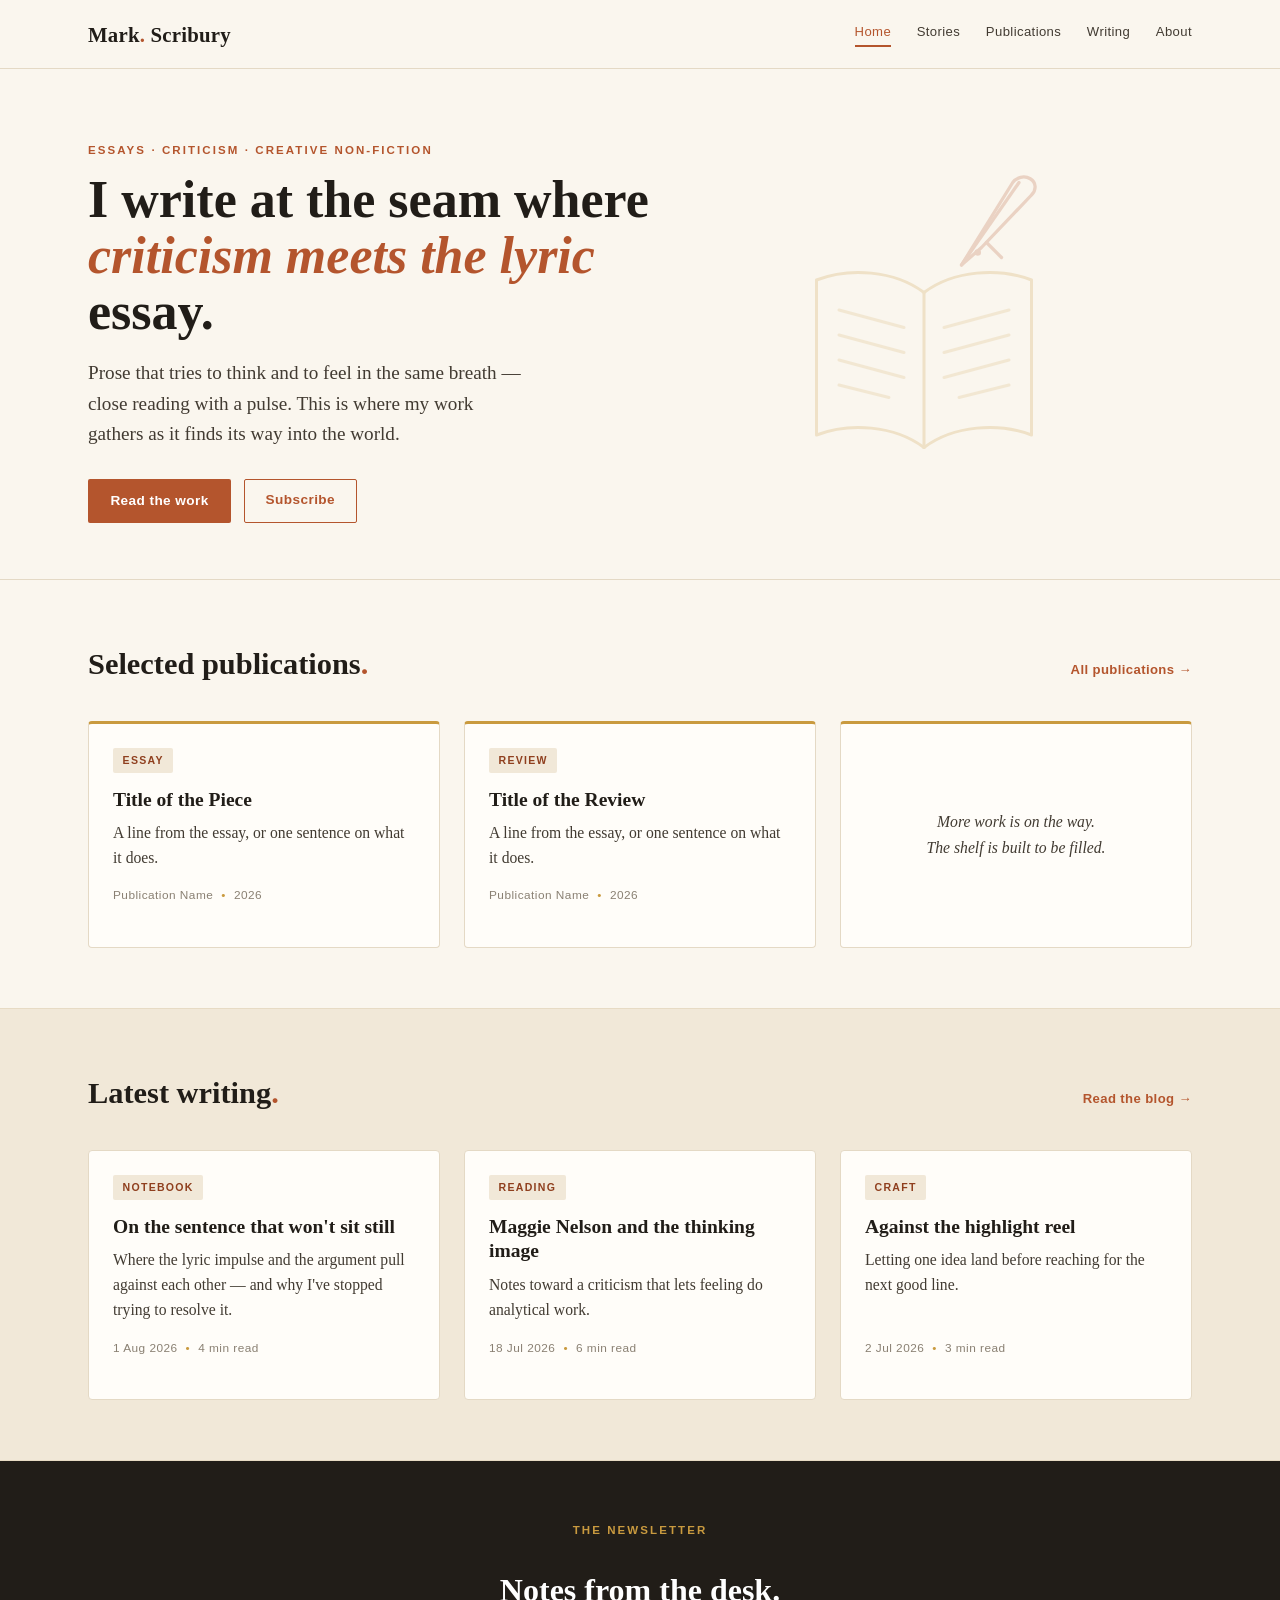
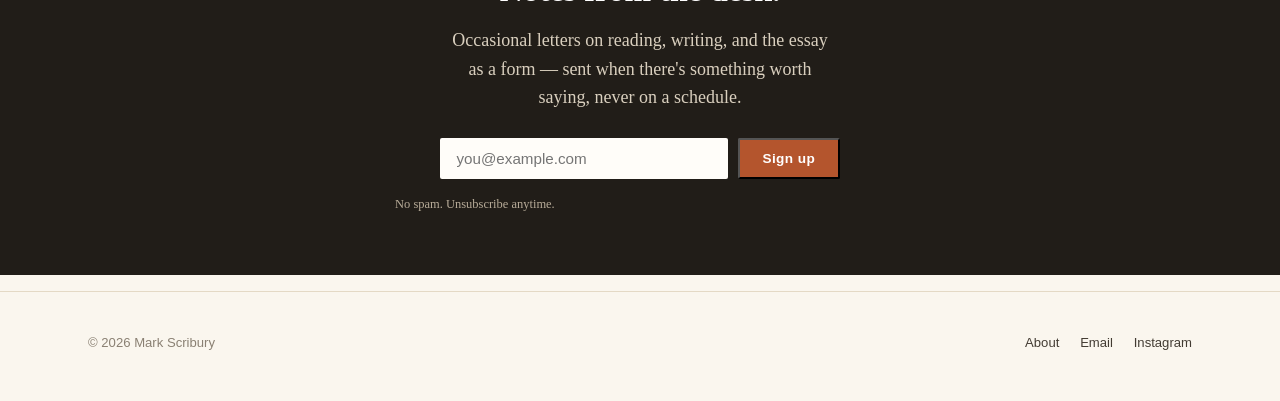
==== index.html @ c305adcf "Add files via upload" ====
<!DOCTYPE html>
<html lang="en">
<head>
<meta charset="utf-8">
<meta name="viewport" content="width=device-width, initial-scale=1">
<title>Mark Scribury — Writer & Critic</title>
<meta name="description" content="Essays, criticism and creative non-fiction by Mark Scribury.">
<link rel="stylesheet" href="style.css">
</head>
<body>

<!-- ===== Top bar ===== -->
<div class="topbar">
  <div class="wrap">
    <a class="brand" href="index.html">Mark<span>.</span> Scribury</a>
    <nav class="main">
      <a href="index.html" aria-current="page">Home</a>
      <a href="stories.html">Stories</a>
      <a href="publications.html">Publications</a>
      <a href="writing.html">Writing</a>
      <a href="about.html">About</a>
    </nav>
  </div>
</div>

<!-- ===== Hero ===== -->
<header class="hero">
  <div class="wrap hero-grid">
    <div class="hero-copy">
      <p class="eyebrow">Essays · Criticism · Creative non-fiction</p>
      <!-- EDIT: your positioning line. Say what you do, plainly and with nerve. -->
      <h1>I write at the seam where <em>criticism meets the lyric</em> essay.</h1>
      <p class="lead">Prose that tries to think and to feel in the same breath &mdash;
        close reading with a pulse. This is where my work gathers as it finds its way
        into the world.</p>
      <div class="hero-actions">
        <a class="btn" href="publications.html">Read the work</a>
        <a class="btn ghost" href="#newsletter">Subscribe</a>
      </div>
    </div>

    <!-- Soft, faded literary motif (decorative) -->
    <div class="hero-motif" aria-hidden="true">
      <svg viewBox="0 0 240 300" fill="none" xmlns="http://www.w3.org/2000/svg">
        <g stroke="#c99a3f" stroke-width="2.4" stroke-linecap="round" stroke-linejoin="round">
          <!-- open book -->
          <path d="M120 118 C96 100 60 98 34 108 L34 232 C60 222 96 224 120 242"/>
          <path d="M120 118 C144 100 180 98 206 108 L206 232 C180 222 144 224 120 242"/>
          <path d="M120 118 L120 242"/>
          <!-- page lines, left -->
          <path d="M52 132 L104 146" opacity="0.7"/>
          <path d="M52 152 L104 166" opacity="0.7"/>
          <path d="M52 172 L104 186" opacity="0.7"/>
          <path d="M52 192 L92 202" opacity="0.7"/>
          <!-- page lines, right -->
          <path d="M136 146 L188 132" opacity="0.7"/>
          <path d="M136 166 L188 152" opacity="0.7"/>
          <path d="M136 186 L188 172" opacity="0.7"/>
          <path d="M148 202 L188 192" opacity="0.7"/>
        </g>
        <g stroke="#b4552d" stroke-width="2.6" stroke-linecap="round" stroke-linejoin="round">
          <!-- pen nib rising from the page -->
          <path d="M150 96 L196 30"/>
          <path d="M150 96 L166 82 L206 40 C210 36 210 30 205 27 C200 24 194 26 191 30 L150 96Z"/>
          <path d="M170 78 L182 90"/>
          <circle cx="163" cy="86" r="2.6" fill="#b4552d" stroke="none"/>
        </g>
      </svg>
    </div>
  </div>
</header>

<!-- ===== Publications preview ===== -->
<section>
  <div class="wrap">
    <div class="section-head">
      <h2>Selected publications<span class="dot">.</span></h2>
      <a class="see-all" href="publications.html">All publications &rarr;</a>
    </div>
    <div class="grid cols-3">

      <!-- EDIT / DUPLICATE a card per piece. Newest first. -->
      <article class="card accent">
        <span class="tag">Essay</span>
        <h3><a href="#">Title of the Piece</a></h3>
        <p>A line from the essay, or one sentence on what it does.</p>
        <p class="meta">Publication Name<span class="read">2026</span></p>
      </article>

      <article class="card accent">
        <span class="tag">Review</span>
        <h3><a href="#">Title of the Review</a></h3>
        <p>A line from the essay, or one sentence on what it does.</p>
        <p class="meta">Publication Name<span class="read">2026</span></p>
      </article>

      <article class="card accent" style="justify-content:center; text-align:center; color:var(--faint); font-style:italic;">
        <p style="margin:0;">More work is on the way.<br>The shelf is built to be filled.</p>
      </article>

    </div>
  </div>
</section>

<!-- ===== Latest writing (blog) ===== -->
<section class="band">
  <div class="wrap">
    <div class="section-head">
      <h2>Latest writing<span class="dot">.</span></h2>
      <a class="see-all" href="writing.html">Read the blog &rarr;</a>
    </div>
    <div class="grid cols-3">

      <article class="card">
        <span class="tag">Notebook</span>
        <h3><a href="#">On the sentence that won't sit still</a></h3>
        <p>Where the lyric impulse and the argument pull against each other &mdash;
          and why I've stopped trying to resolve it.</p>
        <p class="meta">1 Aug 2026<span class="read">4 min read</span></p>
      </article>

      <article class="card">
        <span class="tag">Reading</span>
        <h3><a href="#">Maggie Nelson and the thinking image</a></h3>
        <p>Notes toward a criticism that lets feeling do analytical work.</p>
        <p class="meta">18 Jul 2026<span class="read">6 min read</span></p>
      </article>

      <article class="card">
        <span class="tag">Craft</span>
        <h3><a href="#">Against the highlight reel</a></h3>
        <p>Letting one idea land before reaching for the next good line.</p>
        <p class="meta">2 Jul 2026<span class="read">3 min read</span></p>
      </article>

    </div>
  </div>
</section>

<!-- ===== Newsletter ===== -->
<section class="newsletter" id="newsletter">
  <div class="wrap narrow" style="margin:0 auto;">
    <p class="eyebrow" style="color:var(--ochre);">The newsletter</p>
    <h2>Notes from the desk.</h2>
    <p>Occasional letters on reading, writing, and the essay as a form &mdash;
      sent when there's something worth saying, never on a schedule.</p>
    <!-- EDIT: replace action with your provider (Mailchimp, Substack, Buttondown, etc.) -->
    <form onsubmit="alert('Connect this form to your newsletter provider.'); return false;">
      <input type="email" placeholder="you@example.com" aria-label="Email address" required>
      <button class="btn" type="submit">Sign up</button>
    </form>
    <p class="small">No spam. Unsubscribe anytime.</p>
  </div>
</section>

<!-- ===== Footer ===== -->
<footer class="site-footer">
  <div class="wrap">
    <div>&copy; <span id="year">2026</span> Mark Scribury</div>
    <div class="links">
      <a href="about.html">About</a>
      <a href="mailto:eaq454@gmail.com">Email</a>
      <a href="#">Instagram</a>
    </div>
  </div>
</footer>
<script>document.getElementById('year').textContent=new Date().getFullYear();</script>
</body>
</html>
---- style.css ----
/* ============================================================
   WARM LITERARY — graphic / editorial theme (v2)
   Palette: rust + ochre on cream. Change values in :root to
   restyle the whole site at once.
   ============================================================ */

:root {
  --ink:        #211d18;   /* headings / near-black text */
  --body:       #423b32;   /* body text */
  --faint:      #8a8073;   /* meta, dates */
  --rust:       #b4552d;   /* primary accent */
  --rust-dk:    #8f3f1e;   /* accent, hover */
  --ochre:      #c99a3f;   /* secondary accent */
  --cream:      #faf6ee;   /* page background */
  --sand:       #f1e8d8;   /* section blocks / cards */
  --sand-dk:    #e7dbc4;   /* borders on sand */
  --rule:       #e4d9c5;   /* hairlines */
  --card:       #fffdf9;   /* card surface */

  --serif: "Iowan Old Style", "Palatino Linotype", Palatino, Georgia, "Times New Roman", serif;
  --sans:  "Inter", "Helvetica Neue", Arial, sans-serif;
  --wide:  72rem;   /* full content width */
  --read:  40rem;   /* reading width */
}

* { box-sizing: border-box; }
html { -webkit-text-size-adjust: 100%; scroll-behavior: smooth; }

body {
  margin: 0;
  background: var(--cream);
  color: var(--body);
  font-family: var(--serif);
  font-size: 18px;
  line-height: 1.6;
  -webkit-font-smoothing: antialiased;
  text-rendering: optimizeLegibility;
}

.wrap { max-width: var(--wide); margin: 0 auto; padding: 0 1.5rem; }
.narrow { max-width: var(--read); }

a { color: var(--rust); }
a:hover { color: var(--rust-dk); }

/* eyebrow label (lowercase, spaced) */
.eyebrow {
  font-family: var(--sans);
  font-size: 0.72rem;
  font-weight: 600;
  letter-spacing: 0.18em;
  text-transform: uppercase;
  color: var(--rust);
  margin: 0 0 0.75rem;
}

/* ---------- Top bar / nav ---------- */

.topbar {
  border-bottom: 1px solid var(--rule);
  background: var(--cream);
}
.topbar .wrap {
  display: flex; align-items: center; justify-content: space-between;
  padding-top: 1.1rem; padding-bottom: 1.1rem;
}
.brand {
  font-family: var(--serif);
  font-weight: 700;
  font-size: 1.3rem;
  letter-spacing: 0.01em;
  color: var(--ink);
  text-decoration: none;
}
.brand span { color: var(--rust); }
nav.main {
  display: flex; gap: 1.6rem;
  font-family: var(--sans);
  font-size: 0.82rem;
  font-weight: 500;
  letter-spacing: 0.03em;
}
nav.main a {
  color: var(--body); text-decoration: none;
  padding-bottom: 3px; border-bottom: 2px solid transparent;
}
nav.main a:hover,
nav.main a[aria-current="page"] { color: var(--rust); border-bottom-color: var(--rust); }

/* ---------- Hero ---------- */

.hero { padding: 4.5rem 0 3.5rem; border-bottom: 1px solid var(--rule); }
.hero h1 {
  font-size: 3.25rem;
  line-height: 1.08;
  color: var(--ink);
  font-weight: 700;
  margin: 0 0 1.1rem;
  max-width: 22ch;
}
.hero h1 em { color: var(--rust); font-style: italic; }
.hero .lead {
  font-size: 1.2rem; color: var(--body);
  max-width: 46ch; margin: 0 0 1.8rem;
}
.btn {
  display: inline-block;
  font-family: var(--sans); font-size: 0.85rem; font-weight: 600;
  letter-spacing: 0.03em;
  background: var(--rust); color: #fff !important;
  padding: 0.7rem 1.4rem; border-radius: 2px; text-decoration: none;
}
.btn:hover { background: var(--rust-dk); }
.btn.ghost {
  background: transparent; color: var(--rust) !important;
  border: 1.5px solid var(--rust); padding: 0.6rem 1.3rem;
}
.btn.ghost:hover { background: var(--rust); color: #fff !important; }
.hero-actions { display: flex; gap: 0.8rem; flex-wrap: wrap; }

.hero-grid { display: grid; grid-template-columns: 1.35fr 1fr; gap: 2rem; align-items: center; }
.hero-motif { display: flex; justify-content: center; }   /* pull the motif in from the far edge */
.hero-motif svg {
  width: 78%; max-width: 300px; height: auto;
  transform: translateX(-2.5rem);   /* nudge left for balance */
  opacity: 0.22;                     /* soft / faded */
}
@media (max-width: 760px) {
  .hero-grid { grid-template-columns: 1fr; }
  .hero-motif { display: none; }   /* keep mobile hero clean */
}

/* ---------- Section scaffolding ---------- */

section { padding: 3.75rem 0; }
section.band { background: var(--sand); border-block: 1px solid var(--sand-dk); }

.section-head {
  display: flex; align-items: baseline; justify-content: space-between;
  gap: 1rem; margin-bottom: 2rem; flex-wrap: wrap;
}
.section-head h2 {
  font-size: 1.9rem; color: var(--ink); font-weight: 700; margin: 0;
}
.section-head h2 .dot { color: var(--rust); }
.see-all {
  font-family: var(--sans); font-size: 0.82rem; font-weight: 600;
  letter-spacing: 0.03em; text-decoration: none;
}

/* ---------- Card grids ---------- */

.grid { display: grid; gap: 1.5rem; }
.grid.cols-2 { grid-template-columns: repeat(2, 1fr); }
.grid.cols-3 { grid-template-columns: repeat(3, 1fr); }

.card {
  background: var(--card);
  border: 1px solid var(--rule);
  border-radius: 4px;
  padding: 1.5rem 1.5rem 1.6rem;
  display: flex; flex-direction: column;
}
.card .tag {
  align-self: flex-start;
  font-family: var(--sans); font-size: 0.66rem; font-weight: 700;
  letter-spacing: 0.12em; text-transform: uppercase;
  color: var(--rust-dk); background: var(--sand);
  padding: 0.28rem 0.6rem; border-radius: 2px; margin-bottom: 0.9rem;
}
.card h3 {
  font-size: 1.22rem; line-height: 1.25; color: var(--ink);
  margin: 0 0 0.5rem; font-weight: 700;
}
.card h3 a { color: var(--ink); text-decoration: none; }
.card h3 a:hover { color: var(--rust); }
.card p { margin: 0 0 1rem; font-size: 0.98rem; color: var(--body); }
.card .meta {
  margin-top: auto;
  font-family: var(--sans); font-size: 0.74rem; letter-spacing: 0.04em;
  color: var(--faint);
}
.card .meta .read::before { content: "•"; margin: 0 0.5rem; color: var(--ochre); }

/* Accent top-border variant for publications */
.card.accent { border-top: 3px solid var(--ochre); }

/* ---------- About strip (split) ---------- */

.about-split { display: grid; grid-template-columns: 1.55fr 0.8fr; gap: 3rem; align-items: stretch; }
.about-split .portrait {
  margin: 0 0 0 auto;         /* hug the right edge */
  align-self: end;            /* bottom lines up with the button */
  width: 100%;
  max-width: 260px;           /* smaller than before */
  border-radius: 6px;
  overflow: hidden;
  aspect-ratio: 4/5;
  background: var(--sand);
  border: 1px solid var(--sand-dk);
  box-shadow: 0 12px 30px rgba(33,29,24,0.12);
  position: relative;
}
.about-split .portrait img {
  width: 100%; height: 100%;
  object-fit: cover;
  object-position: 60% 30%;    /* keep faces in frame; nudge if needed */
  display: block;
}
/* warm duotone wash so the webcam shot sits in the palette */
.about-split .portrait::after {
  content: ""; position: absolute; inset: 0;
  background: linear-gradient(150deg, rgba(201,154,63,0.05), rgba(180,85,45,0.07));
  mix-blend-mode: multiply; pointer-events: none;
}
.prose p { margin: 0 0 1.1rem; }
.prose .big { font-size: 1.25rem; color: var(--ink); line-height: 1.5; }

/* ---------- Newsletter ---------- */

.newsletter { background: var(--ink); color: #f3ece0; text-align: center; }
.newsletter h2 { color: #fff; font-size: 2rem; margin: 0 0 0.6rem; font-weight: 700; }
.newsletter p { color: #d9cfbe; max-width: 42ch; margin: 0 auto 1.6rem; }
.newsletter form { display: flex; gap: 0.6rem; justify-content: center; flex-wrap: wrap; }
.newsletter input {
  font-family: var(--sans); font-size: 0.95rem;
  padding: 0.75rem 1rem; border: none; border-radius: 2px;
  min-width: 18rem; background: #fffdf9; color: var(--ink);
}
.newsletter .btn { background: var(--rust); }
.newsletter .btn:hover { background: var(--rust-dk); }
.newsletter .small { font-size: 0.78rem; color: #b7ab98; margin: 1rem 0 0; }

/* ---------- Page intro (interior pages) ---------- */
.page-intro { padding: 3.5rem 0 1rem; }
.page-intro h1 { font-size: 2.6rem; color: var(--ink); margin: 0 0 0.6rem; font-weight: 700; }
.page-intro p { font-size: 1.12rem; max-width: 48ch; }

/* ---------- Footer ---------- */

.site-footer {
  border-top: 1px solid var(--rule);
  padding: 2.5rem 0 3rem; margin-top: 1rem;
  font-family: var(--sans); font-size: 0.82rem; color: var(--faint);
}
.site-footer .wrap { display: flex; justify-content: space-between; gap: 1rem; flex-wrap: wrap; }
.site-footer a { color: var(--body); text-decoration: none; }
.site-footer a:hover { color: var(--rust); }
.site-footer .links { display: flex; gap: 1.3rem; }

/* ---------- Responsive ---------- */
@media (max-width: 820px) {
  .grid.cols-3 { grid-template-columns: 1fr 1fr; }
  .about-split { grid-template-columns: 1fr; gap: 1.5rem; }
  .about-split .portrait { max-width: 260px; }
}
@media (max-width: 560px) {
  nav.main { display: none; }         /* keep header clean on mobile */
  .grid.cols-2, .grid.cols-3 { grid-template-columns: 1fr; }
  .hero { padding-top: 3rem; }
  .hero h1 { font-size: 2.3rem; }
}

/* ---------- Story (reading) pages ---------- */
.story-head { padding-bottom: 0.4rem; }
.story-meta { font-family: var(--sans); font-size: 0.78rem; letter-spacing: 0.04em;
  color: var(--faint); margin: 0.3rem 0 0; }
.story-body { font-size: 1.12rem; }
.story-body p { margin: 0 0 1.2rem; }
.story-body .epigraph { margin: 0 0 1.8rem; padding-left: 1.1rem; border-left: 2px solid var(--ochre); }
.story-body .epigraph p { font-style: italic; color: var(--faint); font-size: 1rem; margin: 0 0 0.35rem; }
.story-body .epigraph .attrib { font-family: var(--sans); font-style: normal;
  font-size: 0.76rem; letter-spacing: 0.04em; color: var(--faint); }
.story-nav { margin-top: 2.6rem; font-family: var(--sans); font-size: 0.82rem; }
.story-nav a { text-decoration: none; }
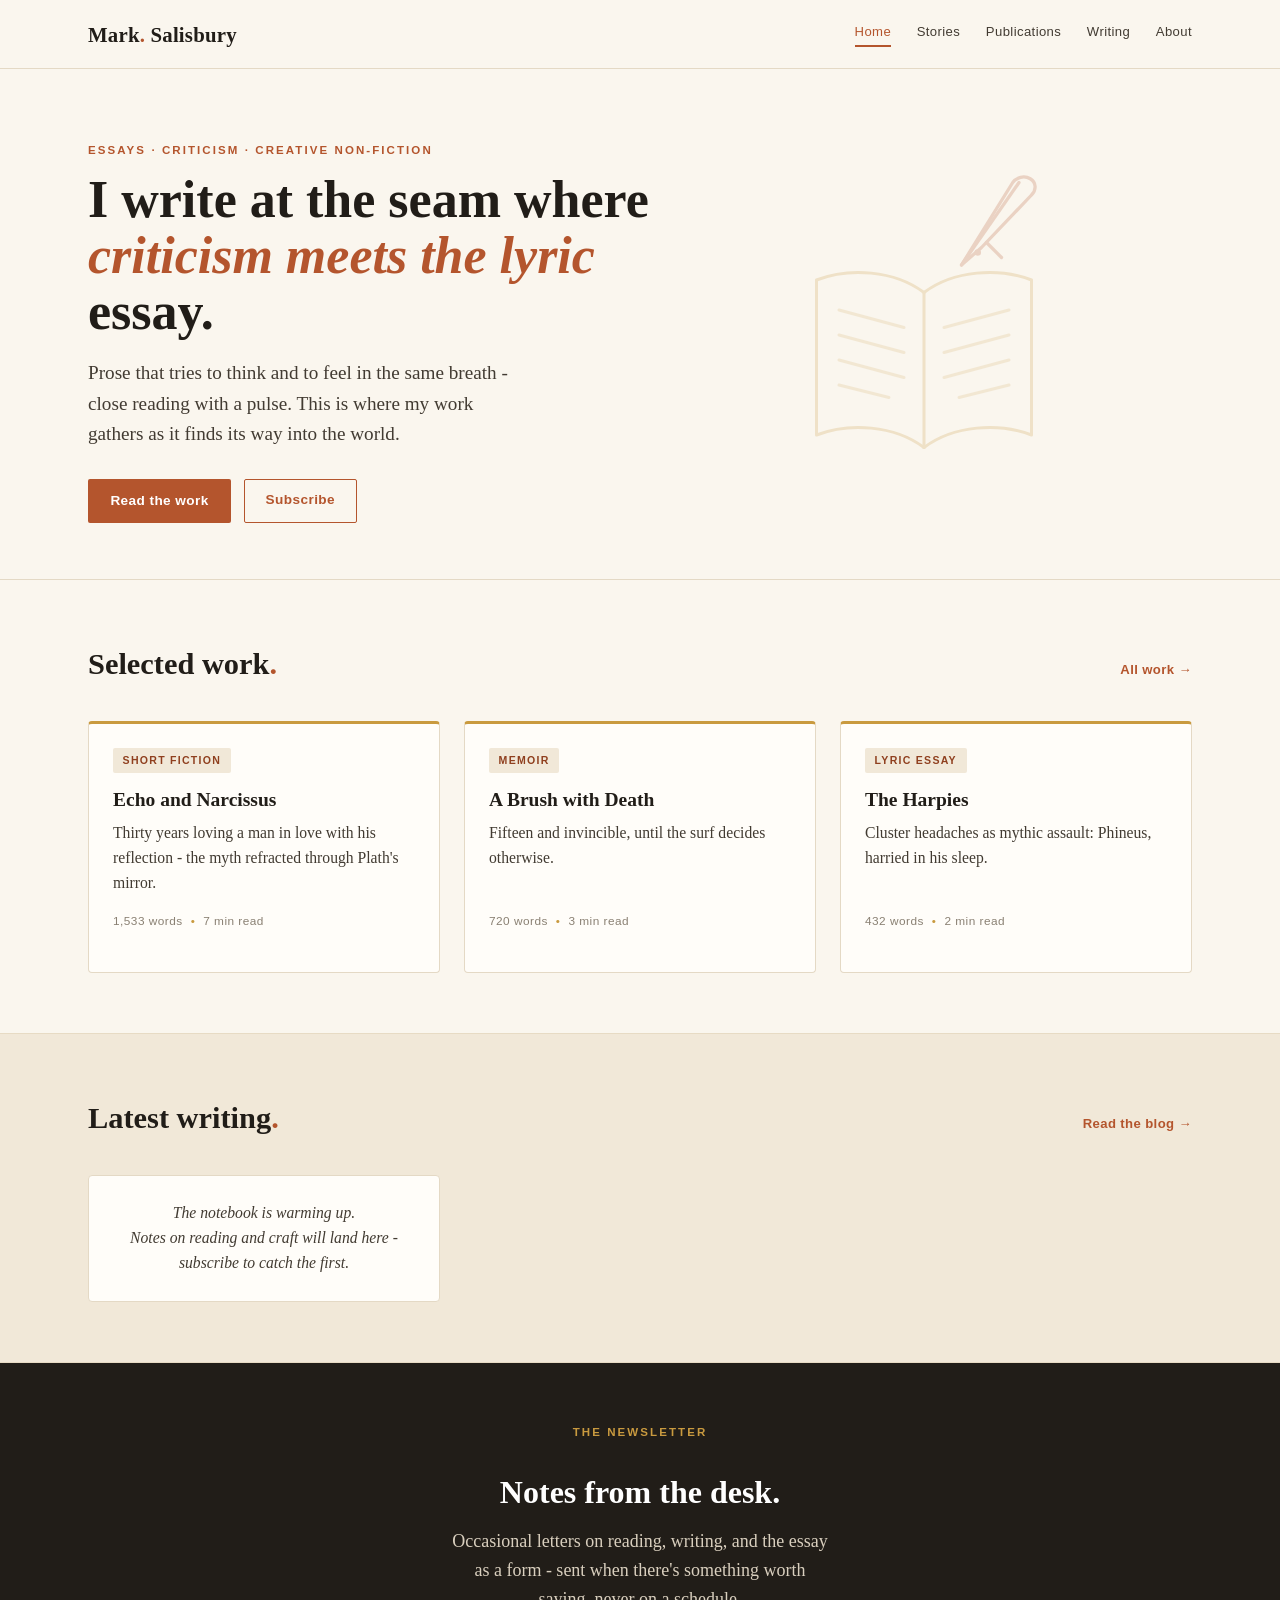
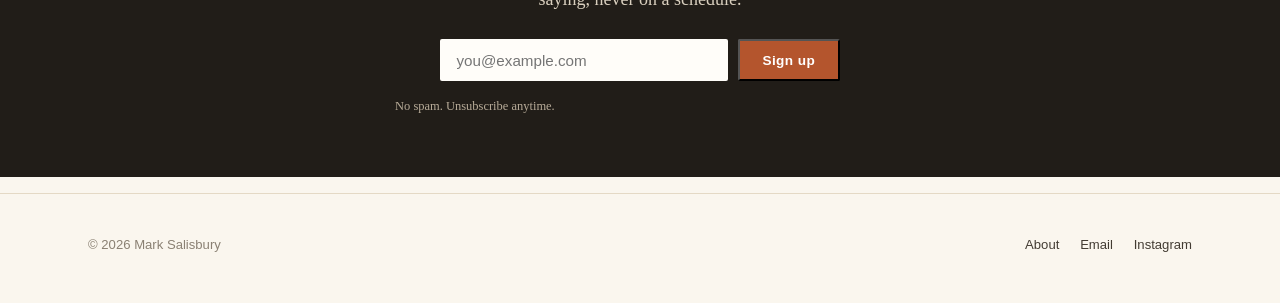
==== commit 56e56bbd: "Add files via upload" ====
--- a/index.html
+++ b/index.html
@@ -3,8 +3,8 @@
 <head>
 <meta charset="utf-8">
 <meta name="viewport" content="width=device-width, initial-scale=1">
-<title>Mark Scribury — Writer & Critic</title>
-<meta name="description" content="Essays, criticism and creative non-fiction by Mark Scribury.">
+<title>Mark Salisbury - Writer & Critic</title>
+<meta name="description" content="Essays, criticism and creative non-fiction by Mark Salisbury.">
 <link rel="stylesheet" href="style.css">
 </head>
 <body>
@@ -12,7 +12,7 @@
 <!-- ===== Top bar ===== -->
 <div class="topbar">
   <div class="wrap">
-    <a class="brand" href="index.html">Mark<span>.</span> Scribury</a>
+    <a class="brand" href="index.html">Mark<span>.</span> Salisbury</a>
     <nav class="main">
       <a href="index.html" aria-current="page">Home</a>
       <a href="stories.html">Stories</a>
@@ -30,7 +30,7 @@
       <p class="eyebrow">Essays · Criticism · Creative non-fiction</p>
       <!-- EDIT: your positioning line. Say what you do, plainly and with nerve. -->
       <h1>I write at the seam where <em>criticism meets the lyric</em> essay.</h1>
-      <p class="lead">Prose that tries to think and to feel in the same breath &mdash;
+      <p class="lead">Prose that tries to think and to feel in the same breath -
         close reading with a pulse. This is where my work gathers as it finds its way
         into the world.</p>
       <div class="hero-actions">
@@ -70,32 +70,34 @@
   </div>
 </header>
 
-<!-- ===== Publications preview ===== -->
+<!-- ===== Selected work preview ===== -->
 <section>
   <div class="wrap">
     <div class="section-head">
-      <h2>Selected publications<span class="dot">.</span></h2>
-      <a class="see-all" href="publications.html">All publications &rarr;</a>
+      <h2>Selected work<span class="dot">.</span></h2>
+      <a class="see-all" href="stories.html">All work &rarr;</a>
     </div>
     <div class="grid cols-3">
 
-      <!-- EDIT / DUPLICATE a card per piece. Newest first. -->
       <article class="card accent">
-        <span class="tag">Essay</span>
-        <h3><a href="#">Title of the Piece</a></h3>
-        <p>A line from the essay, or one sentence on what it does.</p>
-        <p class="meta">Publication Name<span class="read">2026</span></p>
+        <span class="tag">Short fiction</span>
+        <h3><a href="story-echo-and-narcissus.html">Echo and Narcissus</a></h3>
+        <p>Thirty years loving a man in love with his reflection - the myth refracted through Plath's mirror.</p>
+        <p class="meta">1,533 words<span class="read">7 min read</span></p>
       </article>
 
       <article class="card accent">
-        <span class="tag">Review</span>
-        <h3><a href="#">Title of the Review</a></h3>
-        <p>A line from the essay, or one sentence on what it does.</p>
-        <p class="meta">Publication Name<span class="read">2026</span></p>
+        <span class="tag">Memoir</span>
+        <h3><a href="story-a-brush-with-death.html">A Brush with Death</a></h3>
+        <p>Fifteen and invincible, until the surf decides otherwise.</p>
+        <p class="meta">720 words<span class="read">3 min read</span></p>
       </article>
 
-      <article class="card accent" style="justify-content:center; text-align:center; color:var(--faint); font-style:italic;">
-        <p style="margin:0;">More work is on the way.<br>The shelf is built to be filled.</p>
+      <article class="card accent">
+        <span class="tag">Lyric essay</span>
+        <h3><a href="story-the-harpies.html">The Harpies</a></h3>
+        <p>Cluster headaches as mythic assault: Phineus, harried in his sleep.</p>
+        <p class="meta">432 words<span class="read">2 min read</span></p>
       </article>
 
     </div>
@@ -111,26 +113,8 @@
     </div>
     <div class="grid cols-3">
 
-      <article class="card">
-        <span class="tag">Notebook</span>
-        <h3><a href="#">On the sentence that won't sit still</a></h3>
-        <p>Where the lyric impulse and the argument pull against each other &mdash;
-          and why I've stopped trying to resolve it.</p>
-        <p class="meta">1 Aug 2026<span class="read">4 min read</span></p>
-      </article>
-
-      <article class="card">
-        <span class="tag">Reading</span>
-        <h3><a href="#">Maggie Nelson and the thinking image</a></h3>
-        <p>Notes toward a criticism that lets feeling do analytical work.</p>
-        <p class="meta">18 Jul 2026<span class="read">6 min read</span></p>
-      </article>
-
-      <article class="card">
-        <span class="tag">Craft</span>
-        <h3><a href="#">Against the highlight reel</a></h3>
-        <p>Letting one idea land before reaching for the next good line.</p>
-        <p class="meta">2 Jul 2026<span class="read">3 min read</span></p>
+      <article class="card" style="justify-content:center; text-align:center; color:var(--faint); font-style:italic;">
+        <p style="margin:0;">The notebook is warming up.<br>Notes on reading and craft will land here - subscribe to catch the first.</p>
       </article>
 
     </div>
@@ -142,7 +126,7 @@
   <div class="wrap narrow" style="margin:0 auto;">
     <p class="eyebrow" style="color:var(--ochre);">The newsletter</p>
     <h2>Notes from the desk.</h2>
-    <p>Occasional letters on reading, writing, and the essay as a form &mdash;
+    <p>Occasional letters on reading, writing, and the essay as a form -
       sent when there's something worth saying, never on a schedule.</p>
     <!-- EDIT: replace action with your provider (Mailchimp, Substack, Buttondown, etc.) -->
     <form onsubmit="alert('Connect this form to your newsletter provider.'); return false;">
@@ -156,7 +140,7 @@
 <!-- ===== Footer ===== -->
 <footer class="site-footer">
   <div class="wrap">
-    <div>&copy; <span id="year">2026</span> Mark Scribury</div>
+    <div>&copy; <span id="year">2026</span> Mark Salisbury</div>
     <div class="links">
       <a href="about.html">About</a>
       <a href="mailto:eaq454@gmail.com">Email</a>
--- a/style.css
+++ b/style.css
@@ -1,5 +1,5 @@
 /* ============================================================
-   WARM LITERARY — graphic / editorial theme (v2)
+   WARM LITERARY - graphic / editorial theme (v2)
    Palette: rust + ochre on cream. Change values in :root to
    restyle the whole site at once.
    ============================================================ */
